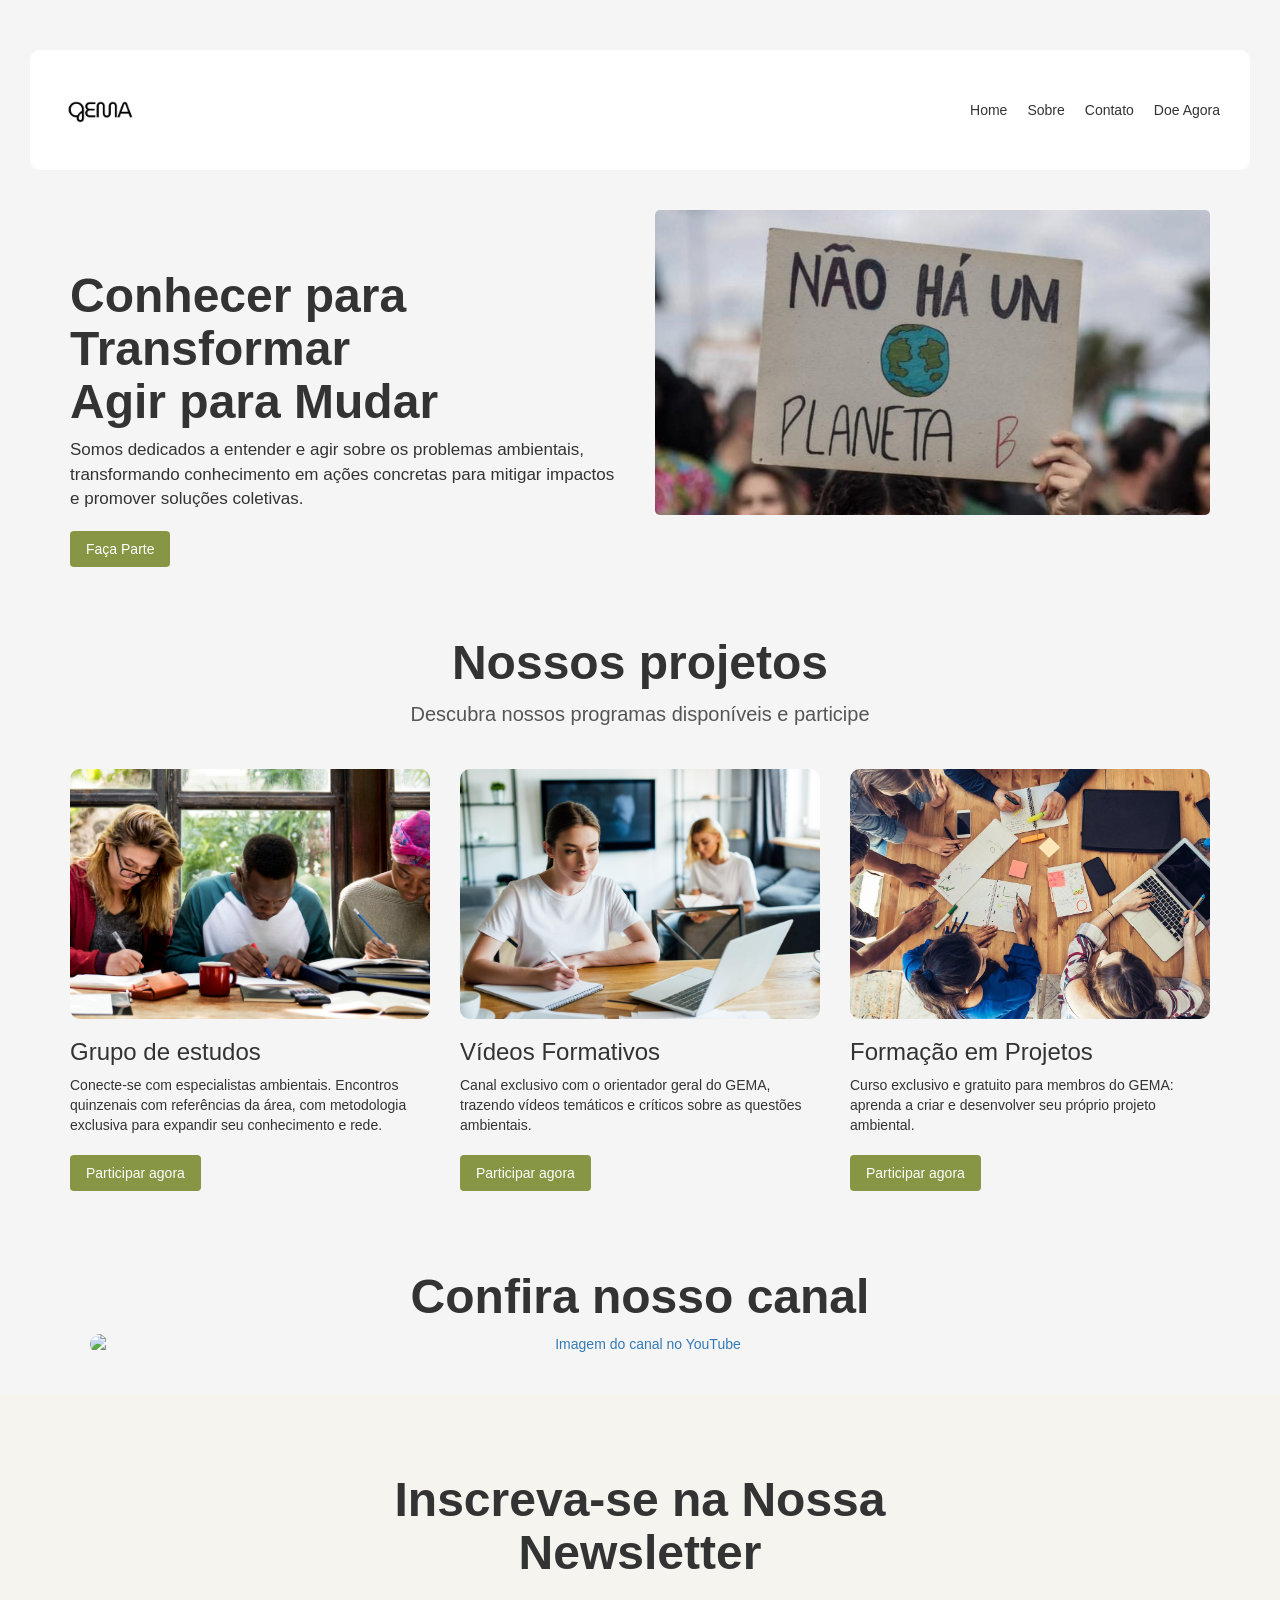
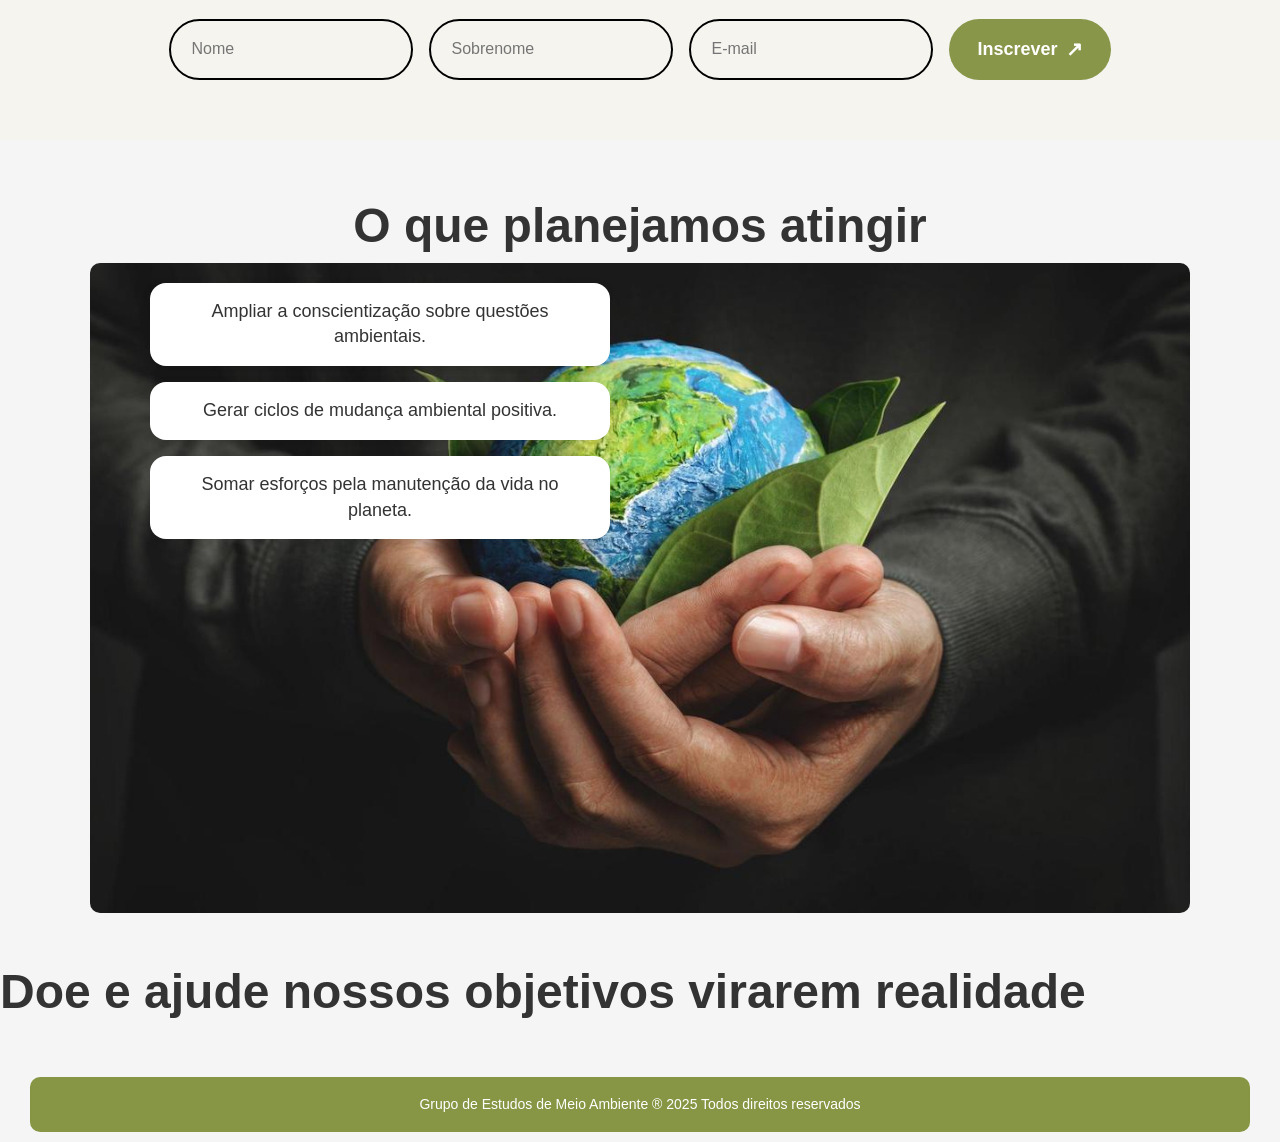
==== SiteWilliam/index.html @ a4d51887 "Add files via upload" ====
<!DOCTYPE html>
<html lang="pt-BR">
  <head>
    <style>
      @import url('https://fonts.googleapis.com/css2?family=Inter:ital,opsz,wght@0,14..32,100..900;1,14..32,100..900&display=swap');
      </style>
    <meta charset="UTF-8" />
    <meta name="viewport" content="width=device-width, initial-scale=1.0" />
    <link
      rel="stylesheet"
      href="https://maxcdn.bootstrapcdn.com/bootstrap/3.4.1/css/bootstrap.min.css"
    />
    <link rel="stylesheet" href="style/index.css">
    <title>GEMA - Grupo de Estudos de Meio Ambiente</title>
  </head>
  <body>
    
    <header>
      <nav>
        <div class="logo">
          <img src="img/gemalogo.png" alt="logo">
        </div>
        <ul class="nav-links">
          <li><a href="#">Home</a></li>
          <li><a href="/sobre">Sobre</a></li>
          <li><a href="/contato">Contato</a></li>
          <li><a href="https://apoia.se/gema" target="_blank">Doe Agora</a></li>
        </ul>
      </nav>
          </header>
    
    <main>
      <section class="container" style="margin-top: 40px;">
        <div class="row align-items-center">
          <div class="col-md-6 text-left text-md-left">
            <h1 class="nossos-projetos" style="text-align: left;">Conhecer para Transformar <br> Agir para Mudar</h1>
            <p style="font-size: 1.7rem;"> 
              Somos dedicados a entender e agir sobre os problemas ambientais,
              transformando conhecimento em ações concretas para mitigar impactos e
              promover soluções coletivas.
            </p>
            <button class="btn-verde" style="margin-top: 10px; margin-bottom: 10px;">Faça Parte</button>
          
          </div>
      
          <div class="col-md-6 text-center">
            <img
              src="img/naohaplanetab.jpg"
              alt="Cartaz com os dizeres Não Há Planeta B"
              class="img-responsive img-rounded"
              style="max-width: 100%; border-radius: 5px;"
            />
          </div>
        </div>
      </section>
        

      <section class="container">
        <h2 class="nossos-projetos">Nossos projetos</h2>
        <p class="descricao-projetos">Descubra nossos programas disponíveis e participe</p>

        <div class="row">
          <article class="col-lg-4 col-md-6 col-sm-12">
            <div class="card">
              <img
                src="img/grupoestudos.jpg"
                class="card-img-top img-responsive"
                alt="Grupo de pessoas estudando"
              
              />
              <div class="card-body">
                <h3 class="card-title">Grupo de estudos</h3>
                <p class="card-text">
                  Conecte-se com especialistas ambientais. Encontros quinzenais
                  com referências da área, com metodologia exclusiva para
                  expandir seu conhecimento e rede.
                </p>
                <button class="btn-verde">Participar agora</button>

              </div>
            </div>
          </article>

          <article class="col-lg-4 col-md-6 col-sm-12">
            <div class="card">
              <img
                src="img/youtubeestudo.jpg"
                class="card-img-top img-responsive"
                alt="Mulher tomando anotações de um vídeo"
                style="border-radius: 10px;"
              />
              <div class="card-body">
                <h3 class="card-title">Vídeos Formativos</h3>
                <p class="card-text">
                  Canal exclusivo com o orientador geral do GEMA, trazendo vídeos
                  temáticos e críticos sobre as questões ambientais.
                </p>
                <button class="btn-verde">Participar agora</button>
              </div>
            </div>
          </article>

          <article class="col-lg-4 col-md-6 col-sm-12">
            <div class="card">
              <img
                src="img/projeto.jpg"
                class="card-img-top img-responsive"
                alt="Grupo de pessoas planejando um projeto"
                style="border-radius: 10px;"
              />
              <div class="card-body">
                <h3 class="card-title">Formação em Projetos</h3>
                <p class="card-text">
                  Curso exclusivo e gratuito para membros do GEMA: aprenda a
                  criar e desenvolver seu próprio projeto ambiental.
                </p>
                <button class="btn-verde">Participar agora</button>
              </div>
            </div>
          </article>
        </div>
      </section>
    </main>

    <section class="text-center my-5 ml-5">
      <h2 class="nossos-projetos">Confira nosso canal</h2>
      
      <a href="https://www.youtube.com/watch?v=MfgVWzxrfzI&t=41s" target="_blank">
        <img src="/img/william.png" alt="Imagem do canal no YouTube" class="william-youtube">
      </a>
    </section>
    

    <section class="newsletter-section">
      <h2 class="newsletter-title">Inscreva-se na Nossa <br> Newsletter</h2>
      <form class="newsletter-form">
        <input type="text" id="fname" name="fname" placeholder="Nome" required />
        <input type="text" id="lname" name="lname" placeholder="Sobrenome" required />
        <input type="email" id="lemail" name="lemail" placeholder="E-mail" required />
        <button type="submit" class="subscribe-btn">
          Inscrever
          <span class="arrow">↗</span>
        </button>
      </form>
    </section>
    

    <section class="objetivos-section">
      <h2 class="nossos-projetos">O que planejamos atingir</h2>
    
      <div class="imagem-com-lista">
        <img src="img/segurandoterra.jpg" alt="Mãos segurando a Terra" class="william-youtube" />
        <ul class="lista-sobreposta">
          <li>Ampliar a conscientização sobre questões ambientais.</li>
          <li>Gerar ciclos de mudança ambiental positiva.</li>
          <li>Somar esforços pela manutenção da vida no planeta.</li>
        </ul>
      </div>
    </section>
    
    <section>
      <a href="https://apoia.se/gema" class="nossos-projetos"  target="_blank" style="text-decoration: none;">Doe e ajude nossos objetivos virarem realidade</a>
    </section>

    <footer class="footer">
      <h5 class="texto-footer">Grupo de Estudos de Meio Ambiente  ® 2025 Todos direitos reservados</h5>
    </footer>
    
      </body>
      <script src="newsletter.js"></script>
</html>
---- SiteWilliam/style/index.css ----
/* === ESTILO GERAL === */
body {
  background-color: #F5F5F5;
}

img {
  width: 100%;
  height: auto;
  object-fit: contain;
  display: block;
}

/* === NAVEGAÇÃO === */
nav {
  display: flex;
  justify-content: space-between;
  align-items: center;
  padding: 10px 20px;
  background-color: white;
  margin: 50px 30px 10px;
  border-radius: 10px;
}

/* Logo */
.logo {
  flex-shrink: 0;
}

.logo img {
  height: 100px;
  width: auto;
  display: block;
}

/* Links */
.nav-links {
  list-style-type: none;
  display: flex;
  gap: 20px;
  margin: 0;
  padding: 0;
  margin-right: 10px;
}

.nav-links li a {
  text-decoration: none;
  color: #333;
  font-weight: 500;
  transition: color 0.3s;
}

.nav-links li a:hover {
  color: #879645;
}

/* === SEÇÃO SOBRE === */
.sobre {
  display: flex;
  align-items: center;
  justify-content: space-between;
  padding: 40px;
  gap: 10px;
  flex-wrap: wrap;
}

.sobre .texto {
  flex: 1 1 300px;
  max-width: 600px;
}

.sobre .imagem {
  flex: 1 1 500px;
  max-width: 500px;
  width: 100%;
  height: auto;
  border-radius: 8px;
}

.sobre .imagem img {
  border-radius: 20px;
}

.sobre h1 {
  margin-top: 0;
}

.sobre button {
  padding: 5px 10px;
  font-size: 16px;
  background-color: #879645;
  color: white;
  border: none;
  border-radius: 4px;
  cursor: pointer;
}

/* === BOTÃO VERDE PADRÃO === */
.btn-verde {
  background-color: #879645;
  color: white;
  border: none;
  border-radius: 4px;
  padding: 8px 16px;
  margin-top:10px;
  margin-bottom: 20px;
  font-weight: 500;
  transition: 0.3s ease;
}

.btn-verde:hover {
  background-color: #6f7e39;
}

/* === CARDS === */
.card {
  display: flex;
  flex-direction: column;
  height: 100%;
}

.card-body {
  flex-grow: 1;
}

.card-img-top {
  width: 100%;
  height: 250px;
  object-fit: cover;
  border-radius: 10px;
}

/* === RESPONSIVIDADE === */
@media (max-width: 768px) {
  .sobre {
    flex-direction: column;
    text-align: center;
  }

  .sobre .imagem,
  .sobre .texto {
    max-width: 100%;
  }
}

@media (max-width: 480px) {
  .login-container {
    width: 90%;
    padding: 20px;
  }

  h2 {
    font-size: 22px;
  }

  .input-group input {
    font-size: 14px;
  }

  button {
    font-size: 15px;
    padding: 10px;
  }
}

.nossos-projetos {
  margin-top: 60px;
  font-size: 48px;
  font-weight: bold;
  color: #333;
  margin-bottom: 10px;
  text-align: center;
}

.descricao-projetos {
  font-size: 20px;
  color: #555;
  margin-bottom: 40px;
  text-align: center;
  max-width: 700px;
  margin-left: auto;
  margin-right: auto;
}
.william-youtube {
  max-width: 1100px;
  margin: 0 auto 40px auto;
  border-radius: 10px;
  display: block;
}

.objetivos-section {
  position: relative;
  text-align: center;
}

.imagem-com-lista {
  position: relative;
  display: inline-block;
}

.lista-sobreposta {
  position: absolute;
  top: 20px;
  left: 20px;
  max-width: 500px;
}

.lista-sobreposta li {
  background-color: white;
  border-radius: 16px;
  padding: 16px 20px;
  margin-bottom: 16px;
  list-style: none;
  box-shadow: 0 4px 12px rgba(0, 0, 0, 0.1);
  font-size: 18px;
  font-weight: 500;
}

.newsletter-section {
  background-color: #f5f4ef;
  padding: 60px 20px;
  text-align: center;
}

.newsletter-title {
  font-size: 48px;
  font-weight: bold;
  margin-bottom: 40px;
}

.newsletter-form {
  display: flex;
  flex-wrap: wrap;
  justify-content: center;
  gap: 16px;
}

.newsletter-form input {
  padding: 16px 20px;
  border: 2px solid #000;
  border-radius: 40px;
  font-size: 16px;
  min-width: 200px;
  outline: none;
  background-color: #f5f4ef;
}

.subscribe-btn {
  background-color: #88964a;
  color: white;
  border: none;
  border-radius: 40px;
  padding: 16px 28px;
  font-size: 18px;
  font-weight: 600;
  cursor: pointer;
  display: flex;
  align-items: center;
  gap: 8px;
  transition: background-color 0.3s ease;
}

.subscribe-btn:hover {
  background-color: #73803f;
}

.arrow {
  font-size: 20px;
}


.footer {
  background-color: #879645;
  margin: 50px 30px 10px;
  border-radius: 10px;
  padding: 20px;
  text-align: center;
}

.texto-footer {
  text-decoration: none;
  color: white;
  font-weight: 500;
  margin: 0;
}
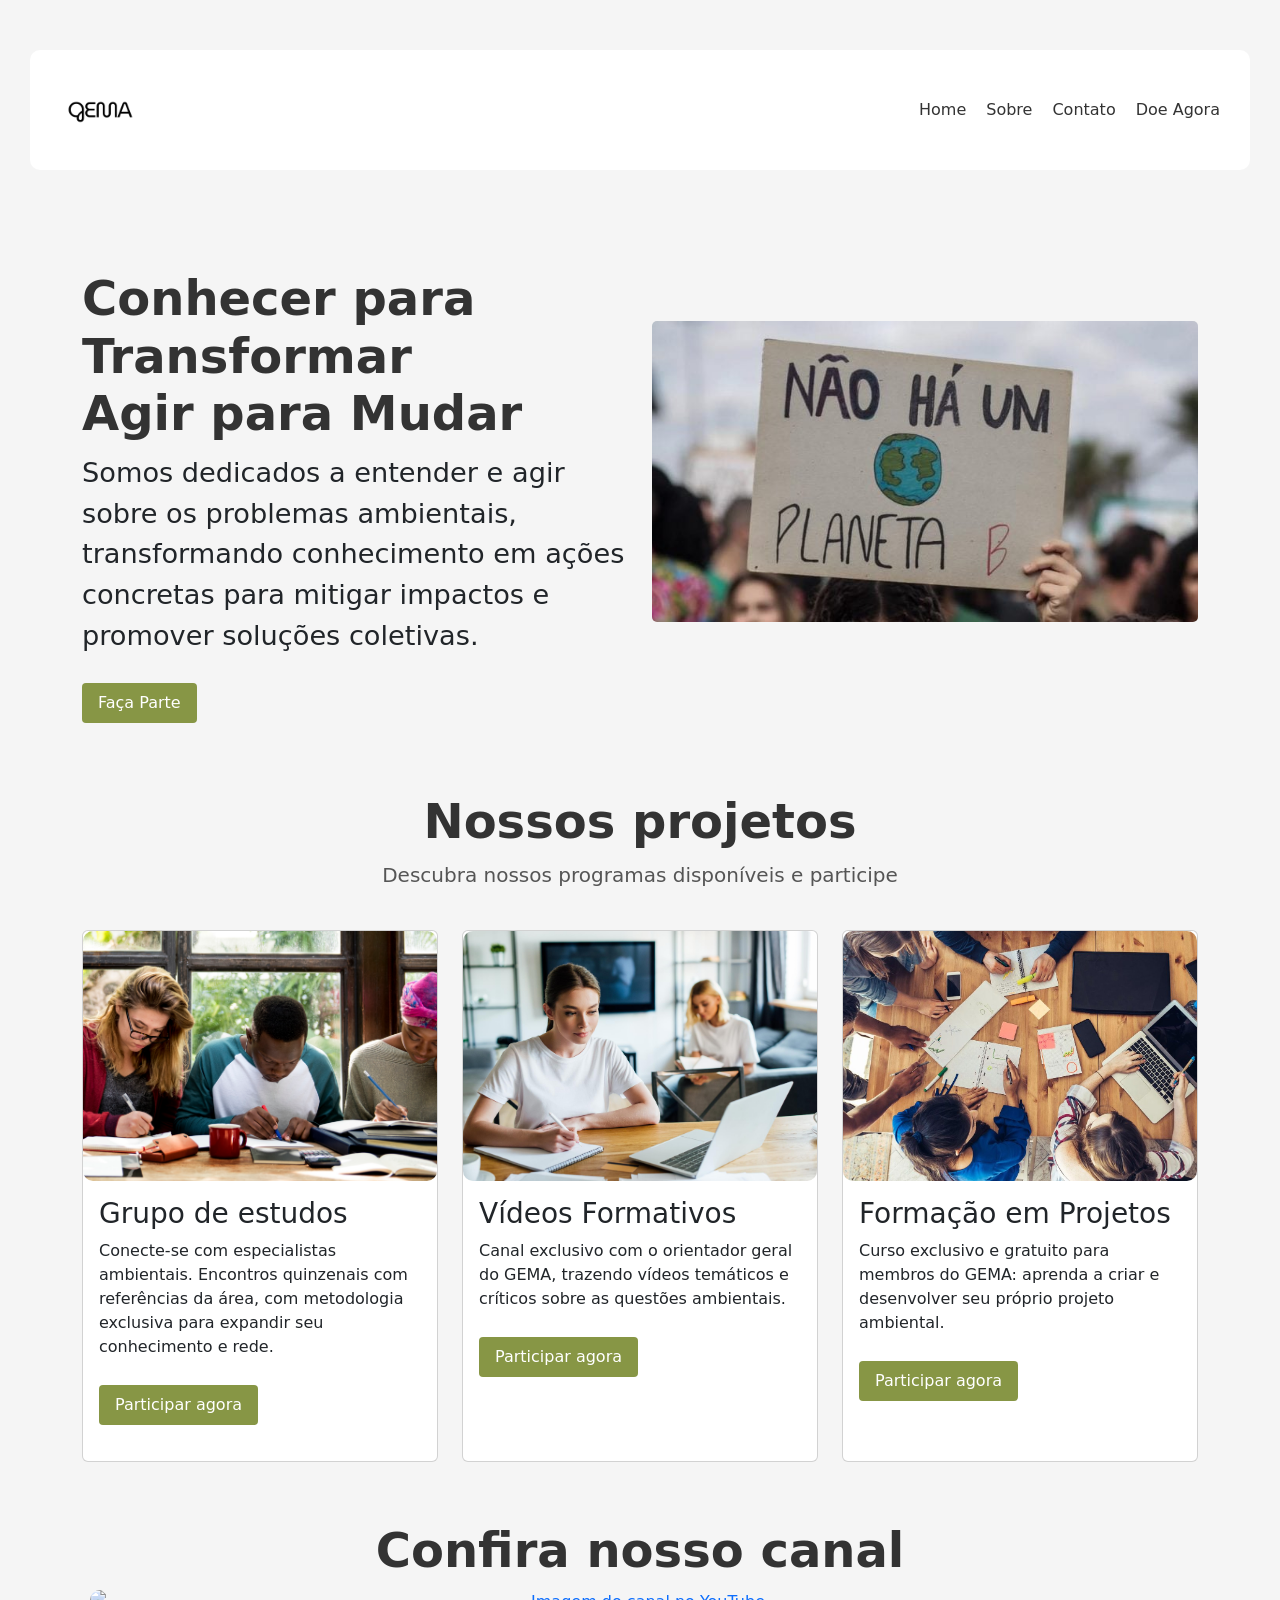
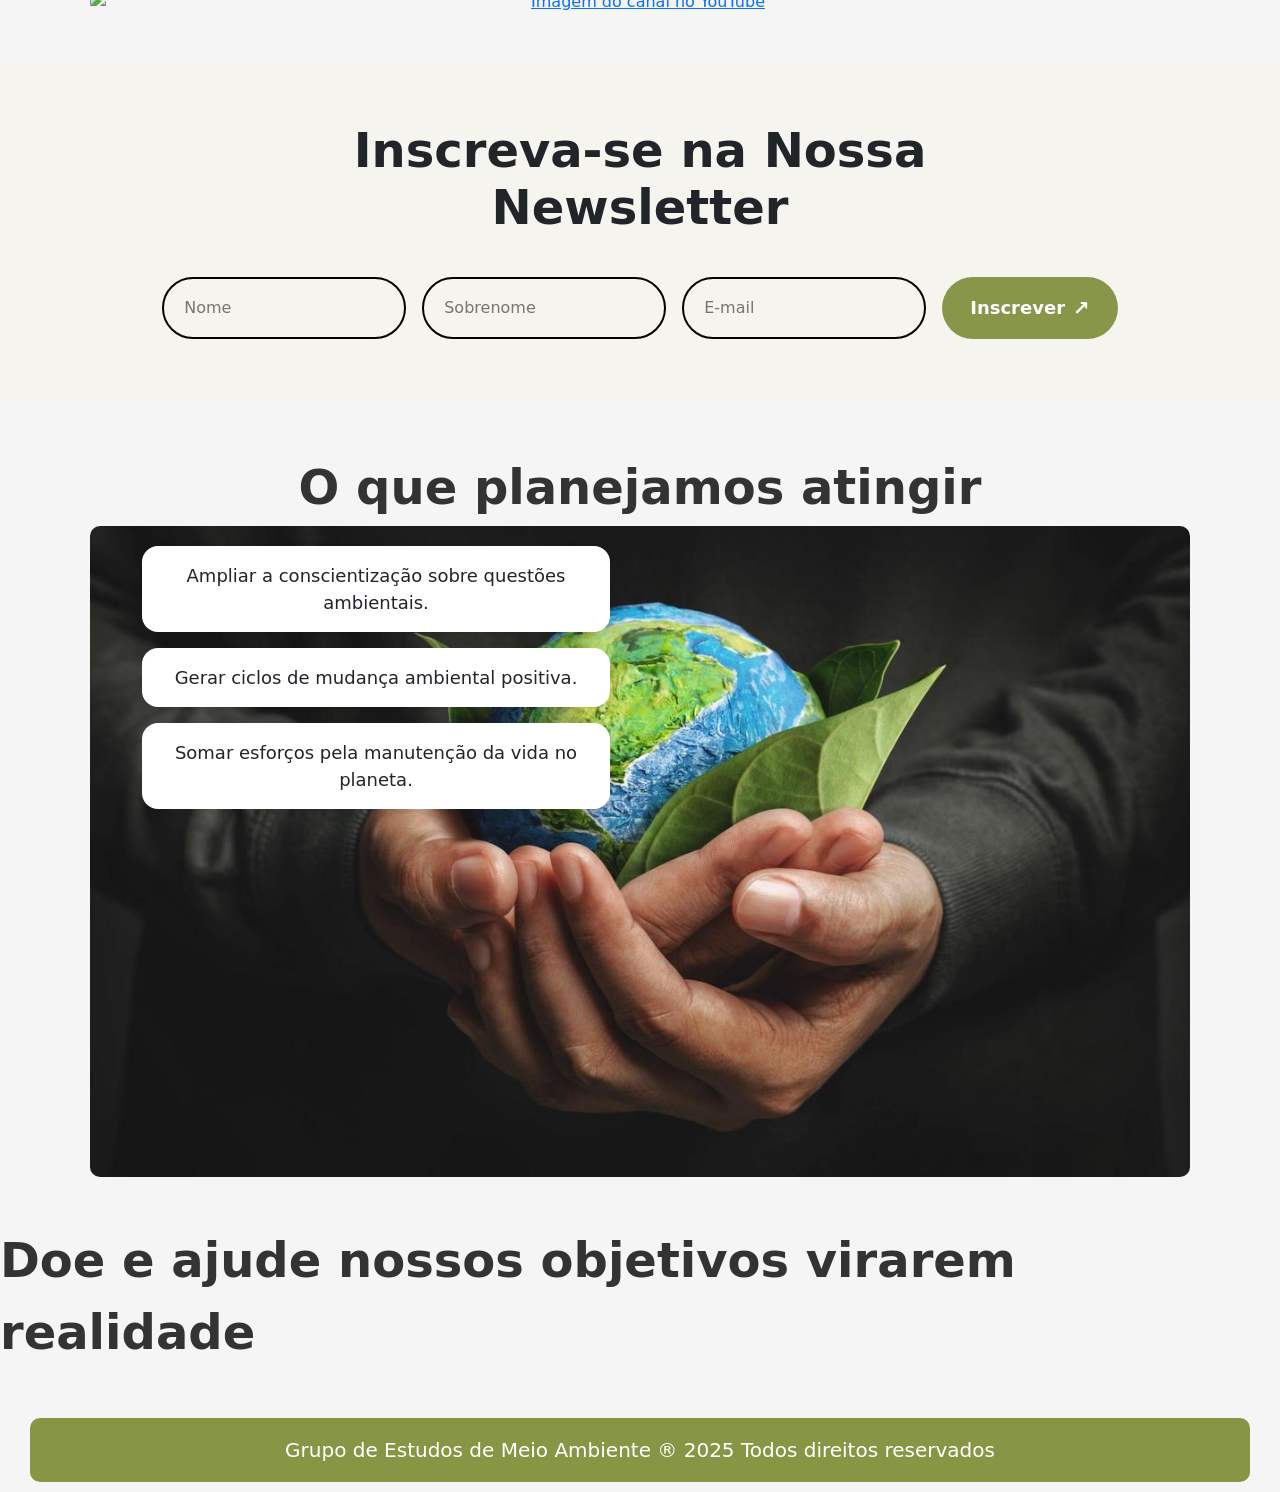
==== commit a933834d: "atualizando bootstrap" ====
--- a/SiteWilliam/index.html
+++ b/SiteWilliam/index.html
@@ -6,10 +6,7 @@
       </style>
     <meta charset="UTF-8" />
     <meta name="viewport" content="width=device-width, initial-scale=1.0" />
-    <link
-      rel="stylesheet"
-      href="https://maxcdn.bootstrapcdn.com/bootstrap/3.4.1/css/bootstrap.min.css"
-    />
+    <link href="https://cdn.jsdelivr.net/npm/bootstrap@5.3.3/dist/css/bootstrap.min.css" rel="stylesheet" />
     <link rel="stylesheet" href="style/index.css">
     <title>GEMA - Grupo de Estudos de Meio Ambiente</title>
   </head>
@@ -132,8 +129,9 @@
     
 
     <section class="newsletter-section">
+      
       <h2 class="newsletter-title">Inscreva-se na Nossa <br> Newsletter</h2>
-      <form class="newsletter-form">
+      <form class="newsletter-form" action="https://example.com/backup" method="POST">
         <input type="text" id="fname" name="fname" placeholder="Nome" required />
         <input type="text" id="lname" name="lname" placeholder="Sobrenome" required />
         <input type="email" id="lemail" name="lemail" placeholder="E-mail" required />
